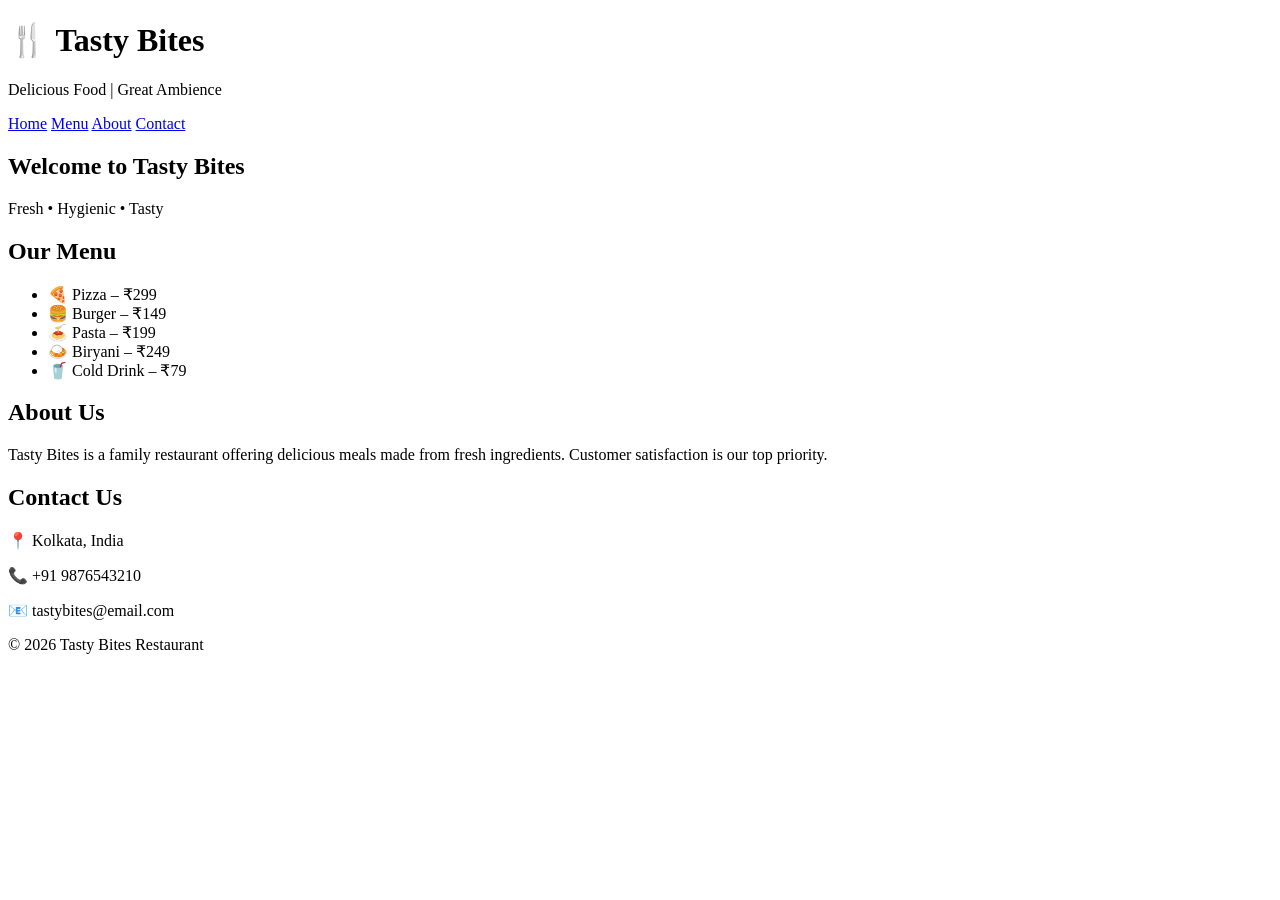
==== index.html @ 72664ba5 "Add files via upload" ====
<!DOCTYPE html>
<html lang="en">
<head>
    <meta charset="UTF-8">
    <title>Tasty Bites Restaurant</title>
    <link rel="stylesheet" href="style.css">

</head>
<body>

<header>
    <h1>🍴 Tasty Bites</h1>
    <p>Delicious Food | Great Ambience</p>
</header>

<nav>
    <a href="#">Home</a>
    <a href="#menu">Menu</a>
    <a href="#about">About</a>
    <a href="#contact">Contact</a>
</nav>

<section class="hero">
    <h2>Welcome to Tasty Bites</h2>
    <p>Fresh • Hygienic • Tasty</p>
</section>

<section id="menu">
    <h2>Our Menu</h2>
    <ul>
        <li>🍕 Pizza – ₹299</li>
        <li>🍔 Burger – ₹149</li>
        <li>🍝 Pasta – ₹199</li>
        <li>🍛 Biryani – ₹249</li>
        <li>🥤 Cold Drink – ₹79</li>
    </ul>
</section>

<section id="about">
    <h2>About Us</h2>
    <p>
        Tasty Bites is a family restaurant offering delicious meals
        made from fresh ingredients. Customer satisfaction is our
        top priority.
    </p>
</section>

<section id="contact">
    <h2>Contact Us</h2>
    <p>📍 Kolkata, India</p>
    <p>📞 +91 9876543210</p>
    <p>📧 tastybites@email.com</p>
</section>

<footer>
    <p>© 2026 Tasty Bites Restaurant</p>
</footer>

</body>
</html>
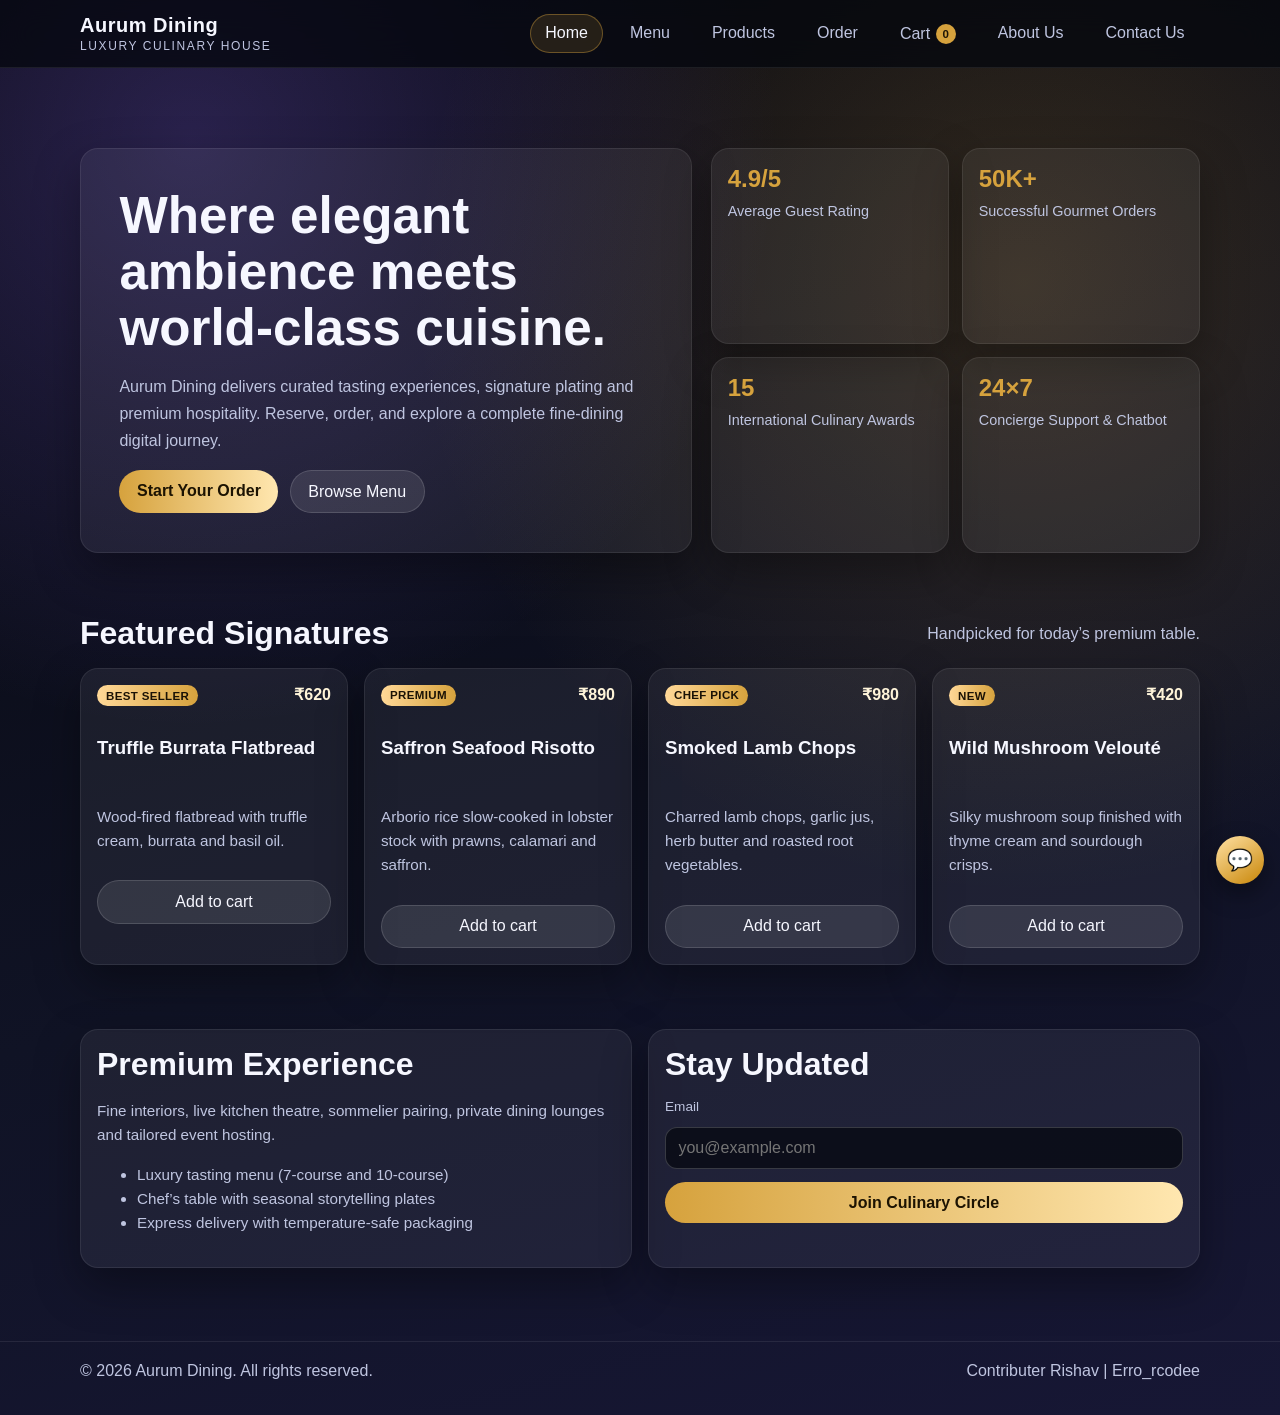
==== commit 14454b57: "feat: redesign into premium multi-page restaurant website with chatbot Agent-Logs-Url: https://githu" ====
--- a/index.html
+++ b/index.html
@@ -1,60 +1,87 @@
-<!DOCTYPE html>
-<html lang="en">
-<head>
-    <meta charset="UTF-8">
-    <title>Tasty Bites Restaurant</title>
-    <link rel="stylesheet" href="style.css">
-
-</head>
-<body>
-
-<header>
-    <h1>🍴 Tasty Bites</h1>
-    <p>Delicious Food | Great Ambience</p>
-</header>
-
-<nav>
-    <a href="#">Home</a>
-    <a href="#menu">Menu</a>
-    <a href="#about">About</a>
-    <a href="#contact">Contact</a>
-</nav>
-
-<section class="hero">
-    <h2>Welcome to Tasty Bites</h2>
-    <p>Fresh • Hygienic • Tasty</p>
-</section>
-
-<section id="menu">
-    <h2>Our Menu</h2>
-    <ul>
-        <li>🍕 Pizza – ₹299</li>
-        <li>🍔 Burger – ₹149</li>
-        <li>🍝 Pasta – ₹199</li>
-        <li>🍛 Biryani – ₹249</li>
-        <li>🥤 Cold Drink – ₹79</li>
-    </ul>
-</section>
-
-<section id="about">
-    <h2>About Us</h2>
-    <p>
-        Tasty Bites is a family restaurant offering delicious meals
-        made from fresh ingredients. Customer satisfaction is our
-        top priority.
-    </p>
-</section>
-
-<section id="contact">
-    <h2>Contact Us</h2>
-    <p>📍 Kolkata, India</p>
-    <p>📞 +91 9876543210</p>
-    <p>📧 tastybites@email.com</p>
-</section>
-
-<footer>
-    <p>© 2026 Tasty Bites Restaurant</p>
-</footer>
-
-</body>
-</html>
+<!DOCTYPE html>
+<html lang="en">
+<head>
+  <meta charset="UTF-8" />
+  <meta name="viewport" content="width=device-width, initial-scale=1.0" />
+  <title>Aurum Dining | Home</title>
+  <link rel="stylesheet" href="style.css" />
+</head>
+<body data-page="home">
+  <header>
+    <div class="container nav">
+      <a class="logo" href="index.html"><strong>Aurum Dining</strong><span>Luxury Culinary House</span></a>
+      <nav class="nav-links">
+        <a data-page="home" href="index.html">Home</a>
+        <a data-page="menu" href="menu.html">Menu</a>
+        <a data-page="products" href="products.html">Products</a>
+        <a data-page="order" href="order.html">Order</a>
+        <a data-page="cart" class="cart-pill" href="cart.html">Cart <span class="cart-count">0</span></a>
+        <a data-page="about" href="about.html">About Us</a>
+        <a data-page="contact" href="contact.html">Contact Us</a>
+      </nav>
+    </div>
+  </header>
+
+  <main class="container">
+    <section class="hero">
+      <div class="hero-grid">
+        <article class="card hero-main">
+          <h1>Where elegant ambience meets world-class cuisine.</h1>
+          <p>
+            Aurum Dining delivers curated tasting experiences, signature plating and premium hospitality.
+            Reserve, order, and explore a complete fine-dining digital journey.
+          </p>
+          <div class="cta-row">
+            <a class="btn btn-primary" href="order.html">Start Your Order</a>
+            <a class="btn btn-secondary" href="menu.html">Browse Menu</a>
+          </div>
+        </article>
+        <div class="metric-grid">
+          <article class="card metric"><h3>4.9/5</h3><p>Average Guest Rating</p></article>
+          <article class="card metric"><h3>50K+</h3><p>Successful Gourmet Orders</p></article>
+          <article class="card metric"><h3>15</h3><p>International Culinary Awards</p></article>
+          <article class="card metric"><h3>24×7</h3><p>Concierge Support & Chatbot</p></article>
+        </div>
+      </div>
+    </section>
+
+    <section class="section">
+      <div class="section-title">
+        <h2>Featured Signatures</h2>
+        <p>Handpicked for today’s premium table.</p>
+      </div>
+      <div class="grid" id="featuredProducts"></div>
+    </section>
+
+    <section class="section split">
+      <article class="card" style="padding:1rem;">
+        <div class="section-title"><h2>Premium Experience</h2></div>
+        <p class="muted">Fine interiors, live kitchen theatre, sommelier pairing, private dining lounges and tailored event hosting.</p>
+        <ul class="muted">
+          <li>Luxury tasting menu (7-course and 10-course)</li>
+          <li>Chef’s table with seasonal storytelling plates</li>
+          <li>Express delivery with temperature-safe packaging</li>
+        </ul>
+      </article>
+      <article class="card" style="padding:1rem;">
+        <div class="section-title"><h2>Stay Updated</h2></div>
+        <form id="newsletterForm" class="form">
+          <label for="newsletterEmail">Email</label>
+          <input id="newsletterEmail" type="email" required placeholder="you@example.com" />
+          <button class="btn btn-primary" type="submit">Join Culinary Circle</button>
+        </form>
+        <p id="newsletterNotice" class="notice" hidden>Thank you for subscribing. You’ll receive curated offers and chef updates.</p>
+      </article>
+    </section>
+  </main>
+
+  <footer>
+    <div class="container footer-wrap">
+      <span>© 2026 Aurum Dining. All rights reserved.</span>
+      <span>Contributer Rishav | Erro_rcodee</span>
+    </div>
+  </footer>
+
+  <script src="script.js"></script>
+</body>
+</html>
--- a/style.css
+++ b/style.css
@@ -0,0 +1,483 @@
+:root {
+  --bg: #07080f;
+  --surface: rgba(255, 255, 255, 0.06);
+  --surface-strong: rgba(255, 255, 255, 0.12);
+  --text: #f6f7ff;
+  --muted: #bfc5e0;
+  --accent: #d6a23d;
+  --accent-2: #8f6bff;
+  --success: #28c98b;
+  --danger: #ff6f91;
+  --radius: 18px;
+  --shadow: 0 18px 45px rgba(0, 0, 0, 0.35);
+}
+
+* {
+  box-sizing: border-box;
+}
+
+html,
+body {
+  margin: 0;
+  padding: 0;
+  scroll-behavior: smooth;
+}
+
+body {
+  font-family: "Inter", "Segoe UI", sans-serif;
+  color: var(--text);
+  background:
+    radial-gradient(circle at 15% 10%, rgba(143, 107, 255, 0.25), transparent 35%),
+    radial-gradient(circle at 80% 20%, rgba(214, 162, 61, 0.2), transparent 40%),
+    linear-gradient(165deg, #06070d 0%, #101325 60%, #171735 100%);
+  min-height: 100vh;
+}
+
+a {
+  color: inherit;
+  text-decoration: none;
+}
+
+.container {
+  width: min(1120px, 92%);
+  margin: 0 auto;
+}
+
+header {
+  position: sticky;
+  top: 0;
+  z-index: 100;
+  backdrop-filter: blur(16px);
+  background: rgba(5, 7, 14, 0.75);
+  border-bottom: 1px solid rgba(255, 255, 255, 0.08);
+}
+
+.nav {
+  display: flex;
+  align-items: center;
+  justify-content: space-between;
+  gap: 1rem;
+  padding: 0.9rem 0;
+}
+
+.logo {
+  display: flex;
+  flex-direction: column;
+  gap: 0.1rem;
+}
+
+.logo strong {
+  font-size: 1.25rem;
+  letter-spacing: 0.5px;
+}
+
+.logo span {
+  font-size: 0.75rem;
+  color: var(--muted);
+  letter-spacing: 1.6px;
+  text-transform: uppercase;
+}
+
+.nav-links {
+  display: flex;
+  flex-wrap: wrap;
+  gap: 0.7rem;
+  justify-content: flex-end;
+}
+
+.nav-links a {
+  padding: 0.52rem 0.9rem;
+  border-radius: 999px;
+  color: var(--muted);
+  transition: all 0.25s ease;
+  border: 1px solid transparent;
+}
+
+.nav-links a:hover,
+.nav-links a.active {
+  color: var(--text);
+  border-color: rgba(214, 162, 61, 0.4);
+  background: rgba(214, 162, 61, 0.14);
+}
+
+.cart-pill {
+  display: inline-flex;
+  align-items: center;
+  gap: 0.35rem;
+}
+
+.cart-count {
+  min-width: 1.25rem;
+  height: 1.25rem;
+  padding: 0 0.35rem;
+  border-radius: 999px;
+  background: var(--accent);
+  color: #1f1606;
+  display: inline-flex;
+  align-items: center;
+  justify-content: center;
+  font-size: 0.72rem;
+  font-weight: 700;
+}
+
+.hero {
+  padding: 5rem 0 2.5rem;
+}
+
+.hero-grid {
+  display: grid;
+  grid-template-columns: 1.25fr 1fr;
+  gap: 1.2rem;
+}
+
+.card {
+  background: var(--surface);
+  border: 1px solid rgba(255, 255, 255, 0.08);
+  border-radius: var(--radius);
+  box-shadow: var(--shadow);
+}
+
+.hero-main {
+  padding: clamp(1.5rem, 3vw, 2.4rem);
+  animation: floatIn 900ms ease;
+}
+
+.hero h1 {
+  margin: 0;
+  font-size: clamp(2rem, 5vw, 3.2rem);
+  line-height: 1.1;
+}
+
+.hero p {
+  color: var(--muted);
+  font-size: 1rem;
+  line-height: 1.7;
+}
+
+.cta-row {
+  display: flex;
+  gap: 0.7rem;
+  flex-wrap: wrap;
+  margin-top: 1rem;
+}
+
+.btn {
+  border: 0;
+  border-radius: 999px;
+  font: inherit;
+  padding: 0.72rem 1.1rem;
+  cursor: pointer;
+  transition: transform 0.2s ease, box-shadow 0.2s ease, opacity 0.2s ease;
+}
+
+.btn:hover {
+  transform: translateY(-1px);
+}
+
+.btn-primary {
+  background: linear-gradient(90deg, var(--accent), #ffe7b0);
+  color: #1c1302;
+  font-weight: 700;
+}
+
+.btn-secondary {
+  background: rgba(255, 255, 255, 0.1);
+  color: var(--text);
+  border: 1px solid rgba(255, 255, 255, 0.14);
+}
+
+.metric-grid {
+  display: grid;
+  grid-template-columns: repeat(2, 1fr);
+  gap: 0.8rem;
+}
+
+.metric {
+  padding: 1rem;
+  animation: floatIn 1000ms ease;
+}
+
+.metric h3 {
+  margin: 0;
+  font-size: 1.5rem;
+  color: var(--accent);
+}
+
+.metric p {
+  margin: 0.35rem 0 0;
+  color: var(--muted);
+  font-size: 0.9rem;
+}
+
+.section {
+  padding: 1.4rem 0 2.6rem;
+}
+
+.section-title {
+  display: flex;
+  align-items: center;
+  justify-content: space-between;
+  gap: 0.7rem;
+  margin-bottom: 1rem;
+}
+
+.section-title h2 {
+  margin: 0;
+  font-size: clamp(1.2rem, 2.7vw, 2rem);
+}
+
+.section-title p {
+  margin: 0;
+  color: var(--muted);
+}
+
+.grid {
+  display: grid;
+  grid-template-columns: repeat(auto-fill, minmax(240px, 1fr));
+  gap: 1rem;
+}
+
+.item-card {
+  padding: 1rem;
+  display: flex;
+  flex-direction: column;
+  gap: 0.75rem;
+  transform: translateY(8px);
+  opacity: 0;
+  animation: riseUp 650ms ease forwards;
+}
+
+.item-top {
+  display: flex;
+  justify-content: space-between;
+  align-items: flex-start;
+  gap: 0.5rem;
+}
+
+.badge {
+  font-size: 0.72rem;
+  letter-spacing: 0.35px;
+  text-transform: uppercase;
+  color: #1a1205;
+  background: linear-gradient(90deg, #ffd897, var(--accent));
+  padding: 0.28rem 0.56rem;
+  border-radius: 999px;
+  font-weight: 700;
+}
+
+.price {
+  color: #fff5da;
+  font-weight: 700;
+}
+
+.muted {
+  color: var(--muted);
+  font-size: 0.95rem;
+  line-height: 1.6;
+}
+
+.split {
+  display: grid;
+  grid-template-columns: 1fr 1fr;
+  gap: 1rem;
+}
+
+.form {
+  display: grid;
+  gap: 0.82rem;
+}
+
+.form label {
+  font-size: 0.85rem;
+  color: var(--muted);
+}
+
+.form input,
+.form textarea,
+.form select {
+  width: 100%;
+  border: 1px solid rgba(255, 255, 255, 0.18);
+  background: rgba(8, 10, 19, 0.8);
+  color: var(--text);
+  padding: 0.7rem 0.78rem;
+  border-radius: 12px;
+  font: inherit;
+}
+
+.form textarea {
+  min-height: 120px;
+  resize: vertical;
+}
+
+.notice {
+  padding: 0.78rem;
+  border-radius: 10px;
+  background: rgba(40, 201, 139, 0.14);
+  border: 1px solid rgba(40, 201, 139, 0.4);
+  color: #ccffe9;
+  font-size: 0.92rem;
+}
+
+.table {
+  width: 100%;
+  border-collapse: collapse;
+  overflow: hidden;
+  border-radius: 14px;
+}
+
+.table th,
+.table td {
+  padding: 0.8rem;
+  border-bottom: 1px solid rgba(255, 255, 255, 0.08);
+  text-align: left;
+}
+
+.table th {
+  color: var(--muted);
+  font-weight: 500;
+}
+
+.cart-actions {
+  display: flex;
+  gap: 0.5rem;
+  flex-wrap: wrap;
+}
+
+.qty {
+  width: 70px;
+}
+
+footer {
+  border-top: 1px solid rgba(255, 255, 255, 0.08);
+  margin-top: 2rem;
+}
+
+.footer-wrap {
+  padding: 1.2rem 0 2.2rem;
+  display: flex;
+  justify-content: space-between;
+  gap: 1rem;
+  flex-wrap: wrap;
+  color: var(--muted);
+}
+
+/* Chatbot */
+.chatbot {
+  position: fixed;
+  right: 1rem;
+  bottom: 1rem;
+  z-index: 250;
+}
+
+.chatbot-toggle {
+  border: none;
+  border-radius: 999px;
+  width: 3rem;
+  height: 3rem;
+  cursor: pointer;
+  font-size: 1.3rem;
+  background: linear-gradient(145deg, #ffe1a3, #c88608);
+  box-shadow: 0 10px 25px rgba(0, 0, 0, 0.4);
+}
+
+.chatbot-panel {
+  width: min(92vw, 340px);
+  margin-top: 0.6rem;
+  border-radius: 16px;
+  background: rgba(9, 11, 21, 0.97);
+  border: 1px solid rgba(255, 255, 255, 0.18);
+  box-shadow: var(--shadow);
+  overflow: hidden;
+  display: none;
+}
+
+.chatbot.open .chatbot-panel {
+  display: block;
+  animation: floatIn 300ms ease;
+}
+
+.chatbot-head {
+  padding: 0.78rem;
+  display: flex;
+  justify-content: space-between;
+  align-items: center;
+  border-bottom: 1px solid rgba(255, 255, 255, 0.08);
+}
+
+.chatbot-body {
+  padding: 0.78rem;
+  max-height: 340px;
+  overflow: auto;
+  display: grid;
+  gap: 0.65rem;
+}
+
+.chat-line {
+  font-size: 0.9rem;
+  padding: 0.58rem 0.62rem;
+  border-radius: 10px;
+  line-height: 1.5;
+}
+
+.chat-line.user {
+  background: rgba(143, 107, 255, 0.2);
+}
+
+.chat-line.bot {
+  background: rgba(255, 255, 255, 0.07);
+}
+
+.question-grid {
+  display: grid;
+  gap: 0.45rem;
+}
+
+.question-btn {
+  text-align: left;
+  width: 100%;
+  border: 1px solid rgba(255, 255, 255, 0.12);
+  background: rgba(255, 255, 255, 0.03);
+  color: var(--text);
+  border-radius: 10px;
+  padding: 0.48rem 0.58rem;
+  cursor: pointer;
+}
+
+@keyframes floatIn {
+  from {
+    opacity: 0;
+    transform: translateY(10px);
+  }
+  to {
+    opacity: 1;
+    transform: translateY(0);
+  }
+}
+
+@keyframes riseUp {
+  to {
+    opacity: 1;
+    transform: translateY(0);
+  }
+}
+
+@media (max-width: 900px) {
+  .hero-grid,
+  .split {
+    grid-template-columns: 1fr;
+  }
+
+  .nav {
+    align-items: flex-start;
+    flex-direction: column;
+  }
+
+  .nav-links {
+    width: 100%;
+    justify-content: flex-start;
+  }
+
+  .footer-wrap {
+    flex-direction: column;
+  }
+}
